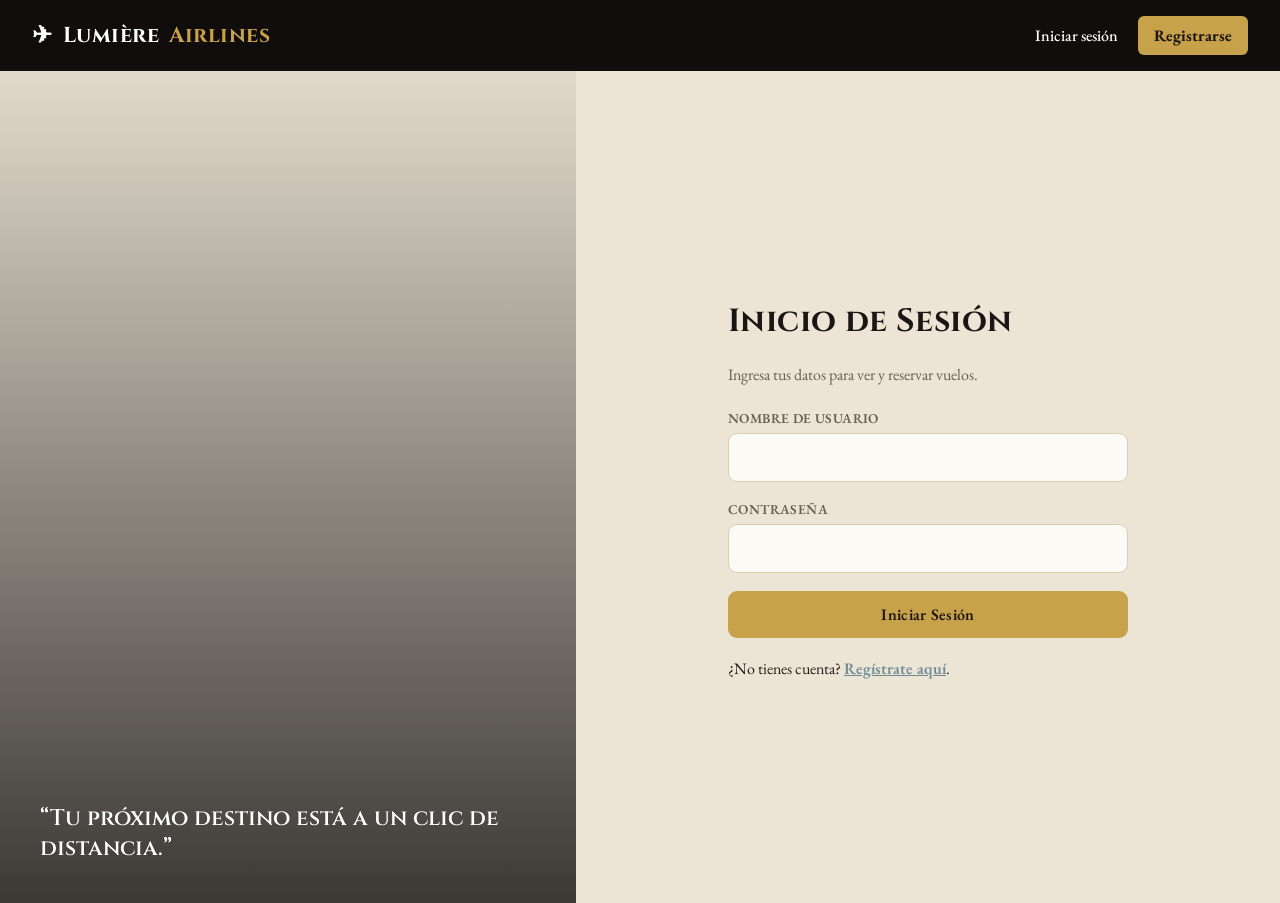
==== src/login.html @ d978fcb9 "unidad1" ====
<!doctype html>
<html lang="es">
  <head>
    <meta charset="UTF-8" />
    <meta name="viewport" content="width=device-width, initial-scale=1.0" />
    <title>Iniciar Sesión - Lumière Airlines</title>
    <link rel="stylesheet" href="css/styles.css" />
  </head>
  <body>
    <header class="topbar">
      <a href="index.html" class="brand"
        ><span class="plane">✈</span> Lumière
        <span class="gold">Airlines</span></a
      >
      <nav class="mainnav" id="nav-auth-area"></nav>
    </header>

    <div class="split">
      <div
        class="split-media"
        style="
          background-image: url(&quot;https://images.unsplash.com/photo-1747647184634-4f8ea78251fb?auto=format&fit=crop&w=1200&q=80&quot;);
        "
      >
        <div class="quote">
          “Tu próximo destino está a un clic de distancia.”
        </div>
      </div>
      <div class="split-form">
        <div class="inner">
          <h1 class="page-title">Inicio de Sesión</h1>
          <p class="section-sub">
            Ingresa tus datos para ver y reservar vuelos.
          </p>
          <form id="loginForm">
            <div class="field">
              <label for="username">Nombre de usuario</label>
              <input type="text" id="username" name="username" required />
            </div>
            <div class="field">
              <label for="password">Contraseña</label>
              <input type="password" id="password" name="password" required />
            </div>
            <button type="submit" class="btn gold block">Iniciar Sesión</button>
          </form>
          <p id="loginMsg" class="msg hidden"></p>
          <p style="margin-top: 20px">
            ¿No tienes cuenta?
            <a
              href="register.html"
              style="color: var(--blue-accent); font-weight: 600"
              >Regístrate aquí</a
            >.
          </p>
        </div>
      </div>
    </div>

    <script src="js/scripts.js"></script>
  </body>
</html>
---- src/css/styles.css ----
@import url("https://fonts.googleapis.com/css2?family=Cinzel:wght@500;600;700;800&family=EB+Garamond:ital,wght@0,400;0,500;0,600;1,400&display=swap");

:root {
  --navy-deep: #100d0c; /* negro cálido de lienzo */
  --navy: #1b1613; /* base oscura */
  --navy-mid: #3a2a2f; /* ciruela/borgoña oscuro */
  --blue-accent: #6f8a95; /* gris-azulado apagado */
  --gold: #c8a24b; /* dorado envejecido */
  --gold-dark: #9c7a30; /* bronce */
  --bg: #ece5d6; /* papel/lienzo claro */
  --card: #f7f2e6; /* lienzo crema */
  --text: #241f1b; /* tinta oscura */
  --muted: #6b5f52; /* sepia apagado */
  --danger: #8c2f39; /* borgoña / carmesí */
  --ok: #55684c; /* verde musgo */
  --border: #d9cdb4; /* tostado suave */
  --radius: 14px;
}

* {
  box-sizing: border-box;
}
html {
  scroll-behavior: smooth;
}

body {
  font-family: "EB Garamond", "Inter", serif;
  margin: 0;
  background: var(--bg);
  color: var(--text);
}

h1,
h2,
h3,
.display {
  font-family: "Cinzel", serif;
  letter-spacing: 0.4px;
}

a {
  color: inherit;
}

/* ===================== NAVBAR ===================== */
header.topbar {
  position: sticky;
  top: 0;
  z-index: 50;
  background: var(--navy-deep);
  color: white;
  padding: 16px 32px;
  display: flex;
  align-items: center;
  justify-content: space-between;
  flex-wrap: wrap;
  gap: 12px;
}

header.topbar.on-hero {
  position: absolute;
  left: 0;
  right: 0;
  top: 0;
  background: linear-gradient(
    180deg,
    rgba(16, 13, 12, 0.75) 0%,
    rgba(16, 13, 12, 0) 100%
  );
}

header.topbar .brand {
  display: flex;
  align-items: center;
  gap: 10px;
  font-family: "Cinzel", serif;
  font-size: 1.35rem;
  font-weight: 700;
  letter-spacing: 0.5px;
  text-decoration: none;
  color: white;
}

header.topbar .brand .plane {
  font-size: 1.5rem;
}
header.topbar .brand .gold {
  color: var(--gold);
}

nav.mainnav {
  display: flex;
  align-items: center;
  gap: 4px;
  flex-wrap: wrap;
}

nav.mainnav a,
nav.mainnav button {
  color: white;
  text-decoration: none;
  padding: 9px 16px;
  border-radius: 6px;
  font-size: 1rem;
  font-weight: 500;
  background: transparent;
  border: none;
  cursor: pointer;
  transition: background 0.2s;
  font-family: "EB Garamond", serif;
}

nav.mainnav a:hover,
nav.mainnav button:hover {
  background: rgba(255, 255, 255, 0.14);
}

nav.mainnav .highlight {
  background: var(--gold);
  color: #1c1512;
  font-weight: 700;
}
nav.mainnav .highlight:hover {
  background: var(--gold-dark);
}

/* ===================== HERO ===================== */
.hero {
  position: relative;
  min-height: 560px;
  display: flex;
  align-items: center;
  background-size: cover;
  background-position: center;
  color: white;
  overflow: hidden;
  background-image:
    radial-gradient(
      ellipse at 15% 20%,
      rgba(200, 162, 75, 0.16),
      transparent 55%
    ),
    radial-gradient(
      ellipse at 85% 80%,
      rgba(140, 47, 57, 0.28),
      transparent 60%
    ),
    repeating-linear-gradient(
      135deg,
      rgba(255, 255, 255, 0.02) 0px,
      rgba(255, 255, 255, 0.02) 2px,
      transparent 2px,
      transparent 6px
    ),
    linear-gradient(160deg, #100d0c 0%, #1b1613 45%, #23181a 100%);
}

.hero::before {
  content: "33";
  position: absolute;
  top: -4vw;
  right: 2vw;
  font-family: "Cinzel", serif;
  font-size: 26vw;
  font-weight: 800;
  color: rgba(200, 162, 75, 0.07);
  z-index: 1;
  line-height: 1;
  pointer-events: none;
}

.hero::after {
  content: "";
  position: absolute;
  inset: 0;
  background: linear-gradient(
    180deg,
    rgba(16, 13, 12, 0.35) 0%,
    rgba(16, 13, 12, 0.25) 45%,
    rgba(16, 13, 12, 0.9) 100%
  );
}

.hero-content {
  position: relative;
  z-index: 2;
  max-width: 1100px;
  margin: 0 auto;
  padding: 140px 32px 130px;
  width: 100%;
}

.hero-content .eyebrow {
  display: inline-block;
  background: rgba(200, 162, 75, 0.12);
  border: 1px solid var(--gold);
  color: var(--gold);
  padding: 5px 14px;
  border-radius: 20px;
  font-size: 0.78rem;
  font-weight: 600;
  letter-spacing: 1px;
  text-transform: uppercase;
  font-style: italic;
  margin-bottom: 18px;
}

.hero-content h1 {
  font-size: 3.2rem;
  font-weight: 700;
  line-height: 1.12;
  margin: 0 0 16px;
  max-width: 750px;
}

.hero-content p.lead {
  font-family: "EB Garamond", serif;
  font-size: 1.25rem;
  font-style: italic;
  color: #d9cdb8;
  max-width: 560px;
  margin: 0;
}

.hero.small {
  min-height: 300px;
}
.hero.small .hero-content {
  padding: 110px 32px 90px;
}
.hero.small .hero-content h1 {
  font-size: 2.2rem;
}

/* Floating search card that overlaps the hero bottom edge */
.search-float {
  position: relative;
  z-index: 5;
  max-width: 1100px;
  margin: -70px auto 0;
  padding: 0 32px 60px;
}

.search-card {
  background: var(--card);
  border-radius: var(--radius);
  border: 1px solid var(--border);
  box-shadow: 0 20px 50px rgba(16, 13, 12, 0.35);
  padding: 8px;
}

.search-tabs {
  display: flex;
  gap: 4px;
  padding: 10px 18px 0;
}

.search-tabs .tab {
  padding: 12px 20px;
  font-weight: 700;
  font-family: "Cinzel", serif;
  font-size: 0.9rem;
  color: var(--muted);
  border-bottom: 3px solid transparent;
  text-decoration: none;
}

.search-tabs .tab.active {
  color: var(--navy);
  border-bottom-color: var(--gold);
}

.search-form-row {
  display: flex;
  gap: 14px;
  flex-wrap: wrap;
  align-items: flex-end;
  padding: 22px;
}

.search-form-row .field {
  flex: 1;
  min-width: 200px;
  margin: 0;
}

.search-form-row .btn {
  height: 50px;
  padding: 0 28px;
}

/* ===================== MAIN / CARDS ===================== */
main {
  max-width: 1100px;
  margin: 0 auto;
  padding: 48px 24px 60px;
}

main.narrow {
  max-width: 480px;
}

.card {
  background: var(--card);
  border-radius: var(--radius);
  padding: 30px 32px;
  box-shadow: 0 2px 18px rgba(16, 13, 12, 0.08);
  border: 1px solid var(--border);
  margin-bottom: 24px;
}

h1.page-title,
h2 {
  color: var(--navy);
  font-weight: 700;
}

.section-title {
  font-family: "Cinzel", serif;
  color: var(--navy);
  font-weight: 700;
  font-size: 1.5rem;
  margin: 0 0 8px;
}

.section-sub {
  color: var(--muted);
  margin: 0 0 24px;
}

/* ===================== FORMS ===================== */
form .field {
  margin-bottom: 18px;
  display: flex;
  flex-direction: column;
  gap: 6px;
}

label {
  font-weight: 600;
  color: var(--muted);
  font-size: 0.85rem;
  text-transform: uppercase;
  letter-spacing: 0.4px;
}

input[type="text"],
input[type="password"],
input[type="email"],
input[type="date"] {
  padding: 13px 14px;
  border: 1.5px solid var(--border);
  border-radius: 9px;
  font-size: 1rem;
  font-family: "EB Garamond", serif;
  background: #fbfaf5;
}

input:focus {
  outline: none;
  border-color: var(--blue-accent);
  background: white;
}

.btn {
  display: inline-block;
  background: var(--navy);
  color: white;
  border: none;
  padding: 13px 26px;
  border-radius: 9px;
  font-size: 1rem;
  font-weight: 600;
  letter-spacing: 0.3px;
  cursor: pointer;
  transition:
    background 0.2s,
    transform 0.15s;
  font-family: "EB Garamond", serif;
  text-decoration: none;
  text-align: center;
}

.btn:hover {
  background: var(--navy-mid);
}
.btn:active {
  transform: scale(0.98);
}

.btn.gold {
  background: var(--gold);
  color: #1c1512;
}
.btn.gold:hover {
  background: var(--gold-dark);
}

.btn.secondary {
  background: transparent;
  color: var(--navy);
  border: 1.5px solid var(--navy);
}
.btn.secondary:hover {
  background: #ece2d8;
}

.btn.danger {
  background: var(--danger);
}
.btn.danger:hover {
  background: #6f242c;
}

.btn.block {
  width: 100%;
}

.msg {
  padding: 13px 16px;
  border-radius: 9px;
  margin-top: 14px;
  font-size: 0.93rem;
  font-weight: 500;
}

.msg.ok {
  background: #e6ecdf;
  color: var(--ok);
  border: 1px solid #c3d0b6;
}
.msg.error {
  background: #f5e2e3;
  color: var(--danger);
  border: 1px solid #e1b6b9;
}
.msg.hidden {
  display: none;
}

/* ===================== SPLIT AUTH LAYOUT ===================== */
.split {
  display: flex;
  min-height: calc(100vh - 68px);
}

.split-media {
  flex: 1 1 45%;
  background-size: cover;
  background-position: center;
  position: relative;
  display: flex;
  align-items: flex-end;
  min-height: 320px;
}

.split-media::after {
  content: "";
  position: absolute;
  inset: 0;
  background: linear-gradient(
    180deg,
    rgba(16, 13, 12, 0.05) 0%,
    rgba(16, 13, 12, 0.8) 100%
  );
}

.split-media .quote {
  position: relative;
  z-index: 2;
  color: white;
  padding: 40px;
  font-family: "Cinzel", serif;
  font-size: 1.4rem;
  font-weight: 600;
  line-height: 1.35;
}

.split-form {
  flex: 1 1 55%;
  display: flex;
  align-items: center;
  justify-content: center;
  padding: 40px 24px;
}

.split-form .inner {
  width: 100%;
  max-width: 400px;
}

/* ===================== FLIGHT / RESERVATION LISTS ===================== */
.flight-list,
.reservation-list {
  display: flex;
  flex-direction: column;
  gap: 14px;
  margin-top: 8px;
}

.flight-item {
  display: flex;
  justify-content: space-between;
  align-items: center;
  flex-wrap: wrap;
  gap: 16px;
  padding: 20px 22px;
  border: 1px solid var(--border);
  border-radius: 12px;
  background: #fbfaf5;
  transition:
    box-shadow 0.2s,
    transform 0.15s;
}

.flight-item:hover {
  box-shadow: 0 8px 24px rgba(16, 13, 12, 0.12);
  transform: translateY(-1px);
}

.flight-item .airline-tag {
  display: inline-block;
  font-size: 0.72rem;
  font-weight: 700;
  text-transform: uppercase;
  letter-spacing: 0.5px;
  color: var(--blue-accent);
  background: #e7edee;
  padding: 3px 9px;
  border-radius: 6px;
  margin-bottom: 6px;
}

.flight-item .route {
  font-weight: 700;
  font-size: 1.2rem;
  font-family: "Cinzel", serif;
  color: var(--navy);
}

.flight-item .details {
  color: var(--muted);
  font-size: 0.88rem;
  margin-top: 4px;
}
.flight-item .price {
  font-size: 1.35rem;
  font-weight: 800;
  color: var(--navy);
  font-family: "Cinzel", serif;
}
.flight-item .price small {
  display: block;
  font-size: 0.7rem;
  font-weight: 500;
  color: var(--muted);
  text-transform: uppercase;
}

.status-badge {
  display: inline-block;
  padding: 4px 12px;
  border-radius: 12px;
  font-size: 0.75rem;
  font-weight: 700;
  text-transform: uppercase;
  letter-spacing: 0.3px;
  background: #e6ecdf;
  color: var(--ok);
  margin-top: 6px;
}

footer {
  text-align: center;
  color: #b9ab93;
  font-size: 0.85rem;
  font-family: "EB Garamond", serif;
  font-style: italic;
  padding: 26px;
  background: var(--navy-deep);
}

.empty-state {
  color: var(--muted);
  font-style: italic;
  padding: 14px 0;
}

/* ===================== FEATURE GRID (home) ===================== */
.feature-grid {
  display: grid;
  grid-template-columns: repeat(4, 1fr);
  gap: 18px;
  margin: 12px 0 8px;
}

.feature-grid .feature {
  text-align: center;
  padding: 8px 10px;
}

.feature-grid .feature .icon {
  font-size: 1.8rem;
  margin-bottom: 8px;
  filter: sepia(0.4) saturate(1.3);
}
.feature-grid .feature h3 {
  font-size: 0.95rem;
  margin: 0 0 4px;
  color: var(--navy);
}
.feature-grid .feature p {
  font-size: 0.82rem;
  color: var(--muted);
  margin: 0;
}

@media (max-width: 820px) {
  .feature-grid {
    grid-template-columns: repeat(2, 1fr);
  }
  .split {
    flex-direction: column;
  }
  .split-media {
    min-height: 200px;
  }
  .hero-content h1 {
    font-size: 2.2rem;
  }
  .search-form-row {
    flex-direction: column;
    align-items: stretch;
  }
}
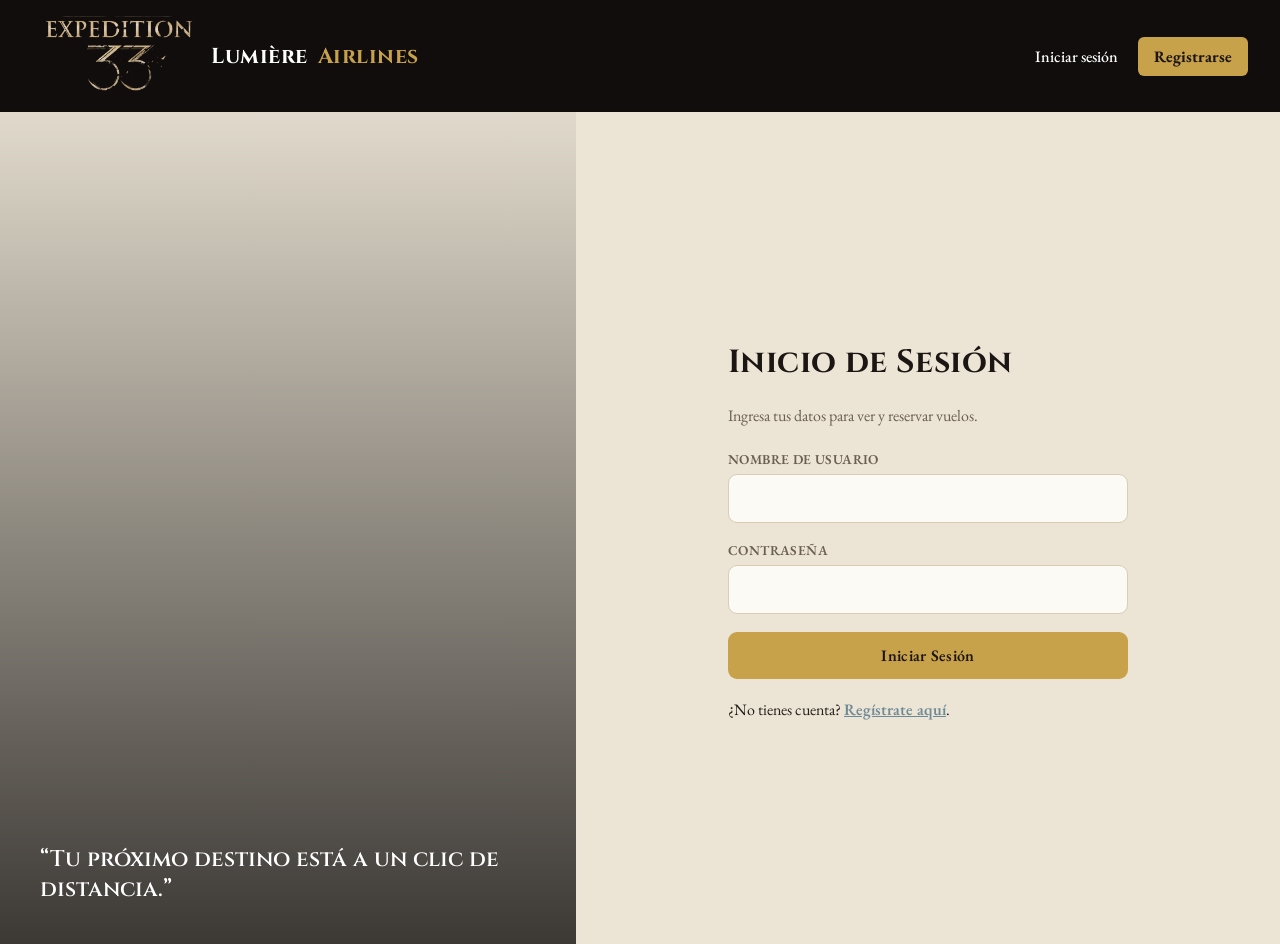
==== commit dd342bee: "cambios" ====
--- a/src/login.html
+++ b/src/login.html
@@ -9,8 +9,8 @@
   <body>
     <header class="topbar">
       <a href="index.html" class="brand"
-        ><span class="plane">✈</span> Lumière
-        <span class="gold">Airlines</span></a
+        ><img src="imagen/Exp33.png" alt="Lumière Airlines" class="logo-img" />
+        Lumière <span class="gold">Airlines</span></a
       >
       <nav class="mainnav" id="nav-auth-area"></nav>
     </header>
--- a/src/css/styles.css
+++ b/src/css/styles.css
@@ -87,6 +87,10 @@
 }
 header.topbar .brand .gold {
   color: var(--gold);
+}
+header.topbar .brand .logo-img {
+  height: 80px;
+  width: auto;
 }
 
 nav.mainnav {
@@ -601,8 +605,12 @@
 }
 
 .feature-grid .feature .icon {
-  font-size: 1.8rem;
   margin-bottom: 8px;
+}
+.feature-grid .feature .icon img {
+  width: 48px;
+  height: 48px;
+  object-fit: contain;
   filter: sepia(0.4) saturate(1.3);
 }
 .feature-grid .feature h3 {
